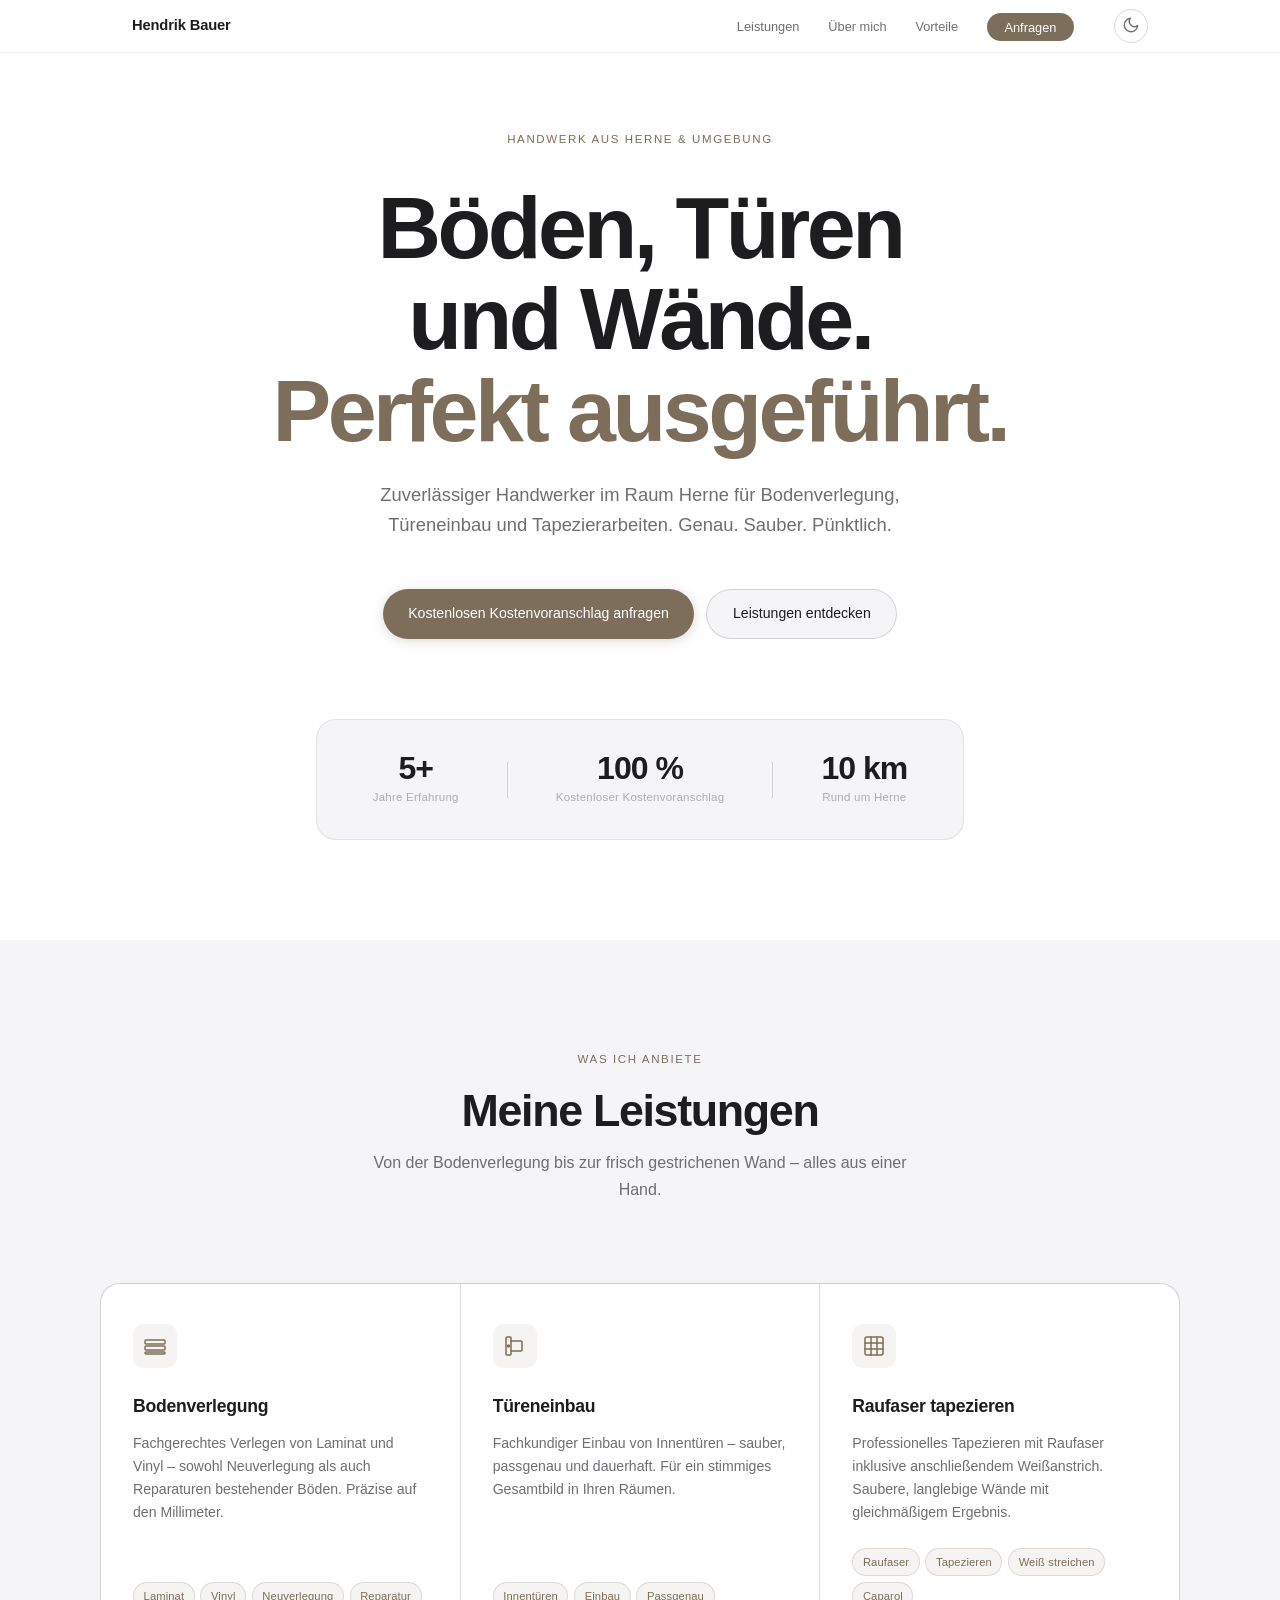
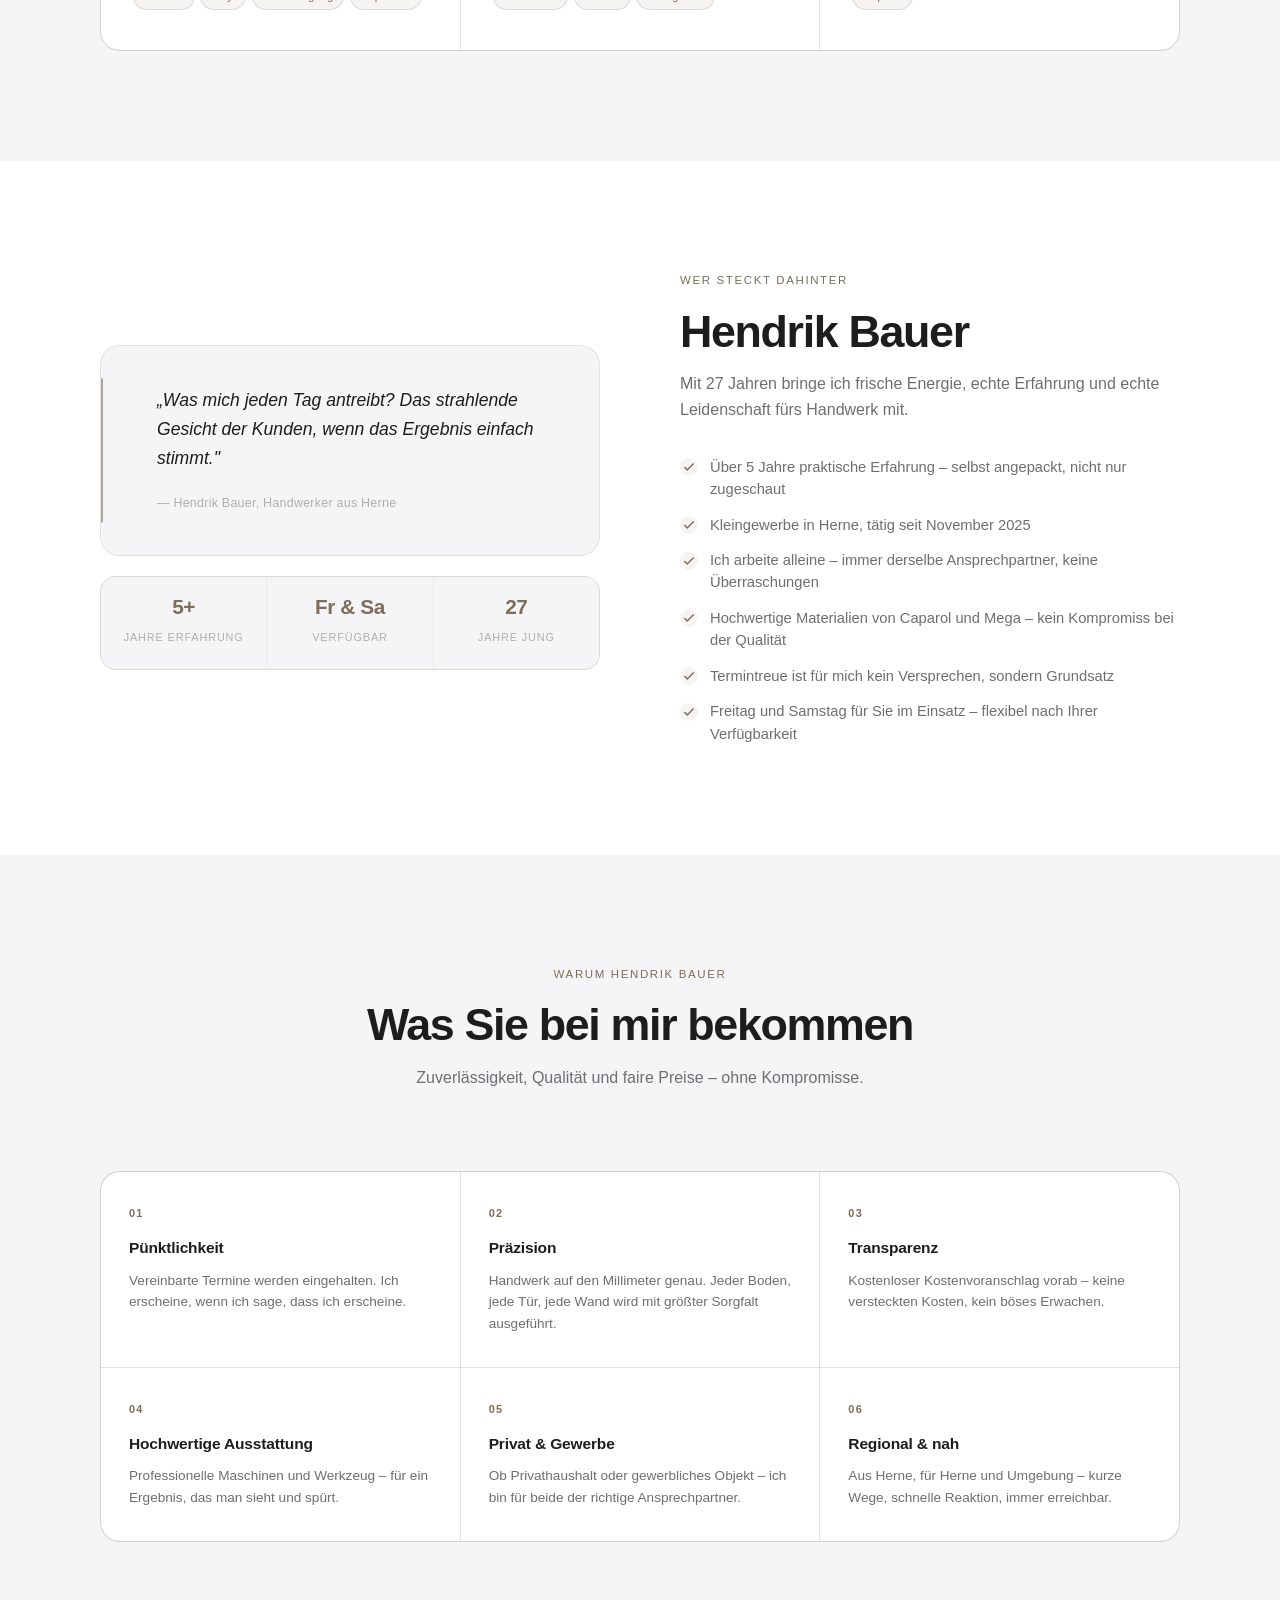
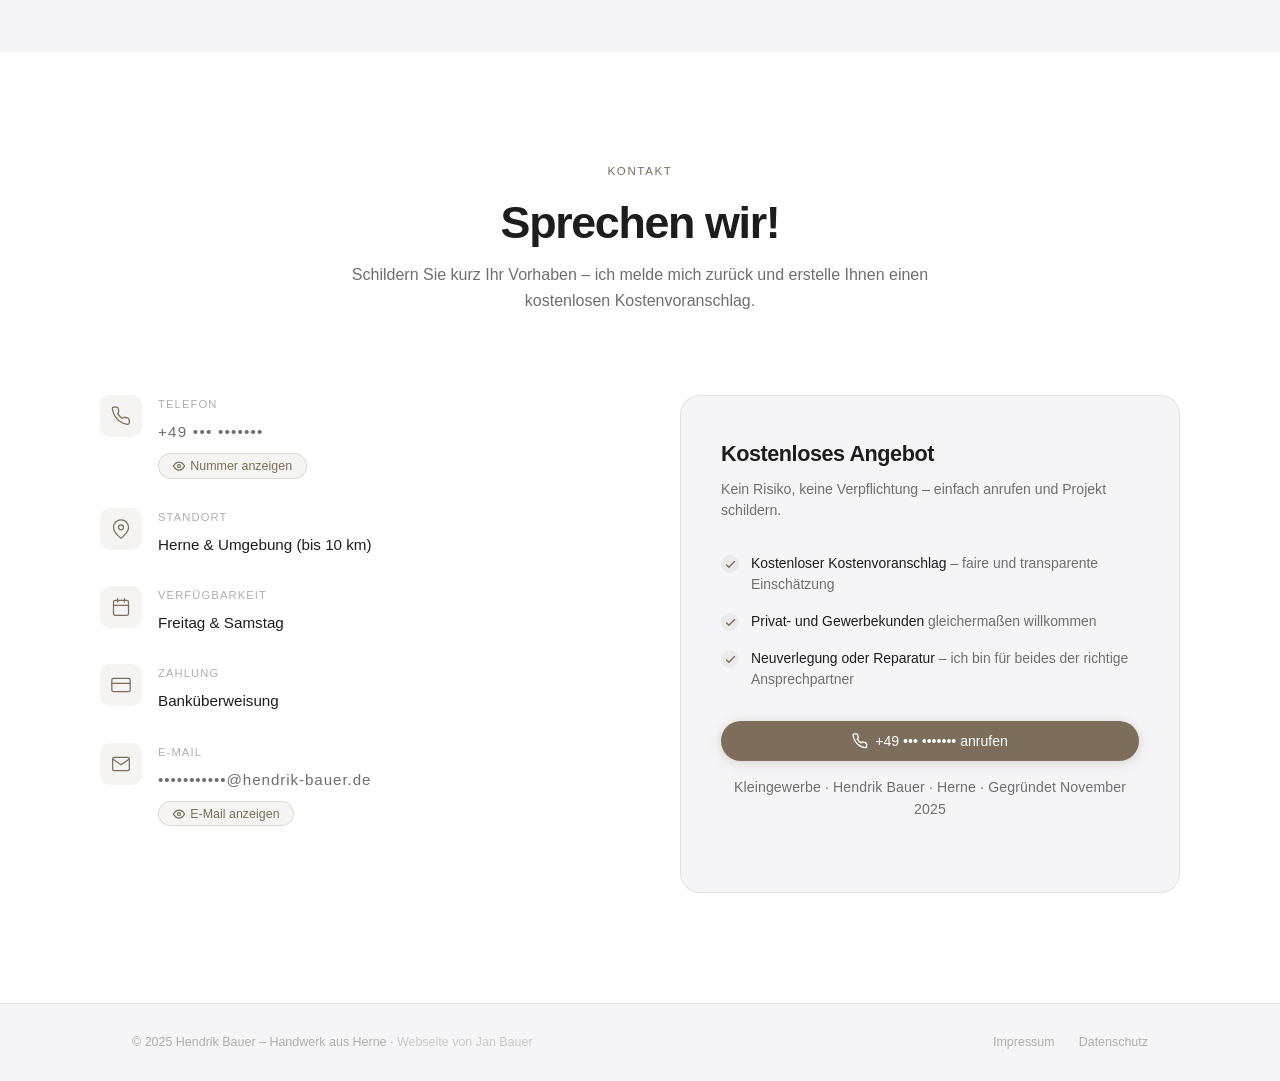
==== index.html @ 9d93a9a3 "Final commit" ====
<!DOCTYPE html>
<html lang="de" data-theme="light">
<head>
  <meta charset="UTF-8">
  <meta name="viewport" content="width=device-width, initial-scale=1.0">
  <title>Hendrik Bauer – Handwerk aus Herne</title>
  <link rel="stylesheet" href="styles.css">
  <script src="https://challenges.cloudflare.com/turnstile/v0/api.js?render=explicit" defer></script>
</head>
<body>

  <!-- NAVIGATION -->
  <nav class="nav" id="nav">
    <div class="nav-inner">
      <a href="#" class="nav-logo">Hendrik Bauer</a>
      <ul class="nav-links">
        <li><a href="#leistungen">Leistungen</a></li>
        <li><a href="#ueber">Über mich</a></li>
        <li><a href="#vorteile">Vorteile</a></li>
        <li><a href="#kontakt" class="nav-cta">Anfragen</a></li>
      </ul>
      <button class="theme-toggle" id="themeToggle" aria-label="Farbschema wechseln">
        <span class="icon-sun">
          <svg width="18" height="18" viewBox="0 0 24 24" fill="none" stroke="currentColor" stroke-width="1.8" stroke-linecap="round" stroke-linejoin="round">
            <circle cx="12" cy="12" r="5"/><line x1="12" y1="1" x2="12" y2="3"/><line x1="12" y1="21" x2="12" y2="23"/>
            <line x1="4.22" y1="4.22" x2="5.64" y2="5.64"/><line x1="18.36" y1="18.36" x2="19.78" y2="19.78"/>
            <line x1="1" y1="12" x2="3" y2="12"/><line x1="21" y1="12" x2="23" y2="12"/>
            <line x1="4.22" y1="19.78" x2="5.64" y2="18.36"/><line x1="18.36" y1="5.64" x2="19.78" y2="4.22"/>
          </svg>
        </span>
        <span class="icon-moon">
          <svg width="18" height="18" viewBox="0 0 24 24" fill="none" stroke="currentColor" stroke-width="1.8" stroke-linecap="round" stroke-linejoin="round">
            <path d="M21 12.79A9 9 0 1 1 11.21 3 7 7 0 0 0 21 12.79z"/>
          </svg>
        </span>
      </button>
    </div>
  </nav>

  <!-- HERO -->
  <section class="hero" id="hero">
    <div class="hero-eyebrow">Handwerk aus Herne &amp; Umgebung</div>
    <h1 class="hero-headline">
      Böden, Türen<br>und Wände.<br>
      <span class="accent">Perfekt ausgeführt.</span>
    </h1>
    <p class="hero-sub">
      Zuverlässiger Handwerker im Raum Herne für Bodenverlegung,<br class="break-md">
      Türeneinbau und Tapezierarbeiten. Genau. Sauber. Pünktlich.
    </p>
    <div class="hero-actions">
      <a href="#kontakt" class="btn btn-primary">Kostenlosen Kostenvoranschlag anfragen</a>
      <a href="#leistungen" class="btn btn-ghost">Leistungen entdecken</a>
    </div>
    <div class="hero-stats">
      <div class="stat">
        <strong>5+</strong>
        <span>Jahre Erfahrung</span>
      </div>
      <div class="stat-divider"></div>
      <div class="stat">
        <strong>100 %</strong>
        <span>Kostenloser Kostenvoranschlag</span>
      </div>
      <div class="stat-divider"></div>
      <div class="stat">
        <strong>10 km</strong>
        <span>Rund um Herne</span>
      </div>
    </div>
  </section>

  <!-- LEISTUNGEN -->
  <section class="section section-alt" id="leistungen">
    <div class="container">
      <div class="section-header">
        <p class="section-eyebrow">Was ich anbiete</p>
        <h2>Meine Leistungen</h2>
        <p class="section-sub">Von der Bodenverlegung bis zur frisch gestrichenen Wand – alles aus einer Hand.</p>
      </div>
      <div class="cards-grid">

        <div class="card">
          <div class="card-icon">
            <svg width="24" height="24" viewBox="0 0 24 24" fill="none" stroke="currentColor" stroke-width="1.5" stroke-linecap="round" stroke-linejoin="round">
              <rect x="2" y="6" width="20" height="4" rx="1"/><rect x="2" y="12" width="20" height="4" rx="1"/><rect x="2" y="18" width="20" height="2" rx="1"/>
            </svg>
          </div>
          <h3>Bodenverlegung</h3>
          <p>Fachgerechtes Verlegen von Laminat und Vinyl – sowohl Neuverlegung als auch Reparaturen bestehender Böden. Präzise auf den Millimeter.</p>
          <div class="tags">
            <span class="tag">Laminat</span>
            <span class="tag">Vinyl</span>
            <span class="tag">Neuverlegung</span>
            <span class="tag">Reparatur</span>
          </div>
        </div>

        <div class="card">
          <div class="card-icon">
            <svg width="24" height="24" viewBox="0 0 24 24" fill="none" stroke="currentColor" stroke-width="1.5" stroke-linecap="round" stroke-linejoin="round">
              <rect x="3" y="3" width="5" height="18" rx="1"/><path d="M8 7h10a1 1 0 0 1 1 1v8a1 1 0 0 1-1 1H8"/><circle cx="5.5" cy="12" r="1"/>
            </svg>
          </div>
          <h3>Türeneinbau</h3>
          <p>Fachkundiger Einbau von Innentüren – sauber, passgenau und dauerhaft. Für ein stimmiges Gesamtbild in Ihren Räumen.</p>
          <div class="tags">
            <span class="tag">Innentüren</span>
            <span class="tag">Einbau</span>
            <span class="tag">Passgenau</span>
          </div>
        </div>

        <div class="card">
          <div class="card-icon">
            <svg width="24" height="24" viewBox="0 0 24 24" fill="none" stroke="currentColor" stroke-width="1.5" stroke-linecap="round" stroke-linejoin="round">
              <rect x="3" y="3" width="18" height="18" rx="2"/><line x1="3" y1="9" x2="21" y2="9"/><line x1="3" y1="15" x2="21" y2="15"/><line x1="9" y1="3" x2="9" y2="21"/><line x1="15" y1="3" x2="15" y2="21"/>
            </svg>
          </div>
          <h3>Raufaser tapezieren</h3>
          <p>Professionelles Tapezieren mit Raufaser inklusive anschließendem Weißanstrich. Saubere, langlebige Wände mit gleichmäßigem Ergebnis.</p>
          <div class="tags">
            <span class="tag">Raufaser</span>
            <span class="tag">Tapezieren</span>
            <span class="tag">Weiß streichen</span>
            <span class="tag">Caparol</span>
          </div>
        </div>

      </div>
    </div>
  </section>

  <!-- ÜBER MICH -->
  <section class="section" id="ueber">
    <div class="container">
      <div class="split">
        <div class="split-visual">
          <div class="quote-card">
            <p class="quote-text">„Was mich jeden Tag antreibt? Das strahlende Gesicht der Kunden, wenn das Ergebnis einfach stimmt."</p>
            <div class="quote-author">— Hendrik Bauer, Handwerker aus Herne</div>
          </div>
          <div class="mini-stats">
            <div class="mini-stat">
              <strong>5+</strong>
              <span>Jahre Erfahrung</span>
            </div>
            <div class="mini-stat">
              <strong>Fr &amp; Sa</strong>
              <span>Verfügbar</span>
            </div>
            <div class="mini-stat">
              <strong>27</strong>
              <span>Jahre jung</span>
            </div>
          </div>
        </div>
        <div class="split-content">
          <p class="section-eyebrow">Wer steckt dahinter</p>
          <h2>Hendrik Bauer</h2>
          <p class="section-sub">Mit 27 Jahren bringe ich frische Energie, echte Erfahrung und echte Leidenschaft fürs Handwerk mit.</p>
          <ul class="feature-list">
            <li>
              <span class="check-icon">
                <svg width="14" height="14" viewBox="0 0 24 24" fill="none" stroke="currentColor" stroke-width="2.5"><polyline points="20 6 9 17 4 12"/></svg>
              </span>
              Über 5 Jahre praktische Erfahrung – selbst angepackt, nicht nur zugeschaut
            </li>
            <li>
              <span class="check-icon">
                <svg width="14" height="14" viewBox="0 0 24 24" fill="none" stroke="currentColor" stroke-width="2.5"><polyline points="20 6 9 17 4 12"/></svg>
              </span>
              Kleingewerbe in Herne, tätig seit November 2025
            </li>
            <li>
              <span class="check-icon">
                <svg width="14" height="14" viewBox="0 0 24 24" fill="none" stroke="currentColor" stroke-width="2.5"><polyline points="20 6 9 17 4 12"/></svg>
              </span>
              Ich arbeite alleine – immer derselbe Ansprechpartner, keine Überraschungen
            </li>
            <li>
              <span class="check-icon">
                <svg width="14" height="14" viewBox="0 0 24 24" fill="none" stroke="currentColor" stroke-width="2.5"><polyline points="20 6 9 17 4 12"/></svg>
              </span>
              Hochwertige Materialien von Caparol und Mega – kein Kompromiss bei der Qualität
            </li>
            <li>
              <span class="check-icon">
                <svg width="14" height="14" viewBox="0 0 24 24" fill="none" stroke="currentColor" stroke-width="2.5"><polyline points="20 6 9 17 4 12"/></svg>
              </span>
              Termintreue ist für mich kein Versprechen, sondern Grundsatz
            </li>
            <li>
              <span class="check-icon">
                <svg width="14" height="14" viewBox="0 0 24 24" fill="none" stroke="currentColor" stroke-width="2.5"><polyline points="20 6 9 17 4 12"/></svg>
              </span>
              Freitag und Samstag für Sie im Einsatz – flexibel nach Ihrer Verfügbarkeit
            </li>
          </ul>
        </div>
      </div>
    </div>
  </section>

  <!-- VORTEILE -->
  <section class="section section-alt" id="vorteile">
    <div class="container">
      <div class="section-header">
        <p class="section-eyebrow">Warum Hendrik Bauer</p>
        <h2>Was Sie bei mir bekommen</h2>
        <p class="section-sub">Zuverlässigkeit, Qualität und faire Preise – ohne Kompromisse.</p>
      </div>
      <div class="benefits-grid">
        <div class="benefit">
          <span class="benefit-num">01</span>
          <h3>Pünktlichkeit</h3>
          <p>Vereinbarte Termine werden eingehalten. Ich erscheine, wenn ich sage, dass ich erscheine.</p>
        </div>
        <div class="benefit">
          <span class="benefit-num">02</span>
          <h3>Präzision</h3>
          <p>Handwerk auf den Millimeter genau. Jeder Boden, jede Tür, jede Wand wird mit größter Sorgfalt ausgeführt.</p>
        </div>
        <div class="benefit">
          <span class="benefit-num">03</span>
          <h3>Transparenz</h3>
          <p>Kostenloser Kostenvoranschlag vorab – keine versteckten Kosten, kein böses Erwachen.</p>
        </div>
        <div class="benefit">
          <span class="benefit-num">04</span>
          <h3>Hochwertige Ausstattung</h3>
          <p>Professionelle Maschinen und Werkzeug – für ein Ergebnis, das man sieht und spürt.</p>
        </div>
        <div class="benefit">
          <span class="benefit-num">05</span>
          <h3>Privat &amp; Gewerbe</h3>
          <p>Ob Privathaushalt oder gewerbliches Objekt – ich bin für beide der richtige Ansprechpartner.</p>
        </div>
        <div class="benefit">
          <span class="benefit-num">06</span>
          <h3>Regional &amp; nah</h3>
          <p>Aus Herne, für Herne und Umgebung – kurze Wege, schnelle Reaktion, immer erreichbar.</p>
        </div>
      </div>
    </div>
  </section>

  <!-- KONTAKT -->
  <section class="section" id="kontakt">
    <div class="container">
      <div class="section-header">
        <p class="section-eyebrow">Kontakt</p>
        <h2>Sprechen wir!</h2>
        <p class="section-sub">Schildern Sie kurz Ihr Vorhaben – ich melde mich zurück und erstelle Ihnen einen kostenlosen Kostenvoranschlag.</p>
      </div>
      <div class="contact-grid">

        <div class="contact-info">
          <div class="contact-item">
            <div class="contact-icon">
              <svg width="20" height="20" viewBox="0 0 24 24" fill="none" stroke="currentColor" stroke-width="1.5" stroke-linecap="round" stroke-linejoin="round">
                <path d="M22 16.92v3a2 2 0 0 1-2.18 2 19.79 19.79 0 0 1-8.63-3.07A19.5 19.5 0 0 1 4.69 12a19.79 19.79 0 0 1-3.07-8.67A2 2 0 0 1 3.6 1.23h3a2 2 0 0 1 2 1.72c.127.96.361 1.903.7 2.81a2 2 0 0 1-.45 2.11L7.91 8.91a16 16 0 0 0 6 6l.91-.91a2 2 0 0 1 2.11-.45c.907.339 1.85.573 2.81.7a2 2 0 0 1 1.72 2.02z"/>
              </svg>
            </div>
            <div>
              <strong>Telefon</strong>
              <div id="phoneDisplay">
                <span style="font-size:0.95rem;color:var(--text-secondary);letter-spacing:0.08em;">
                  +49 ••• •••••••
                </span>
              </div>
              <button id="revealBtn" style="
                margin-top:0.5rem;
                display:inline-flex;
                align-items:center;
                gap:0.35rem;
                font-size:0.78rem;
                font-weight:500;
                color:var(--accent);
                background:var(--accent-subtle);
                border:1px solid var(--accent-border);
                border-radius:980px;
                padding:0.3rem 0.85rem;
                cursor:pointer;
                transition:background 0.2s;
              ">
                <svg width="12" height="12" viewBox="0 0 24 24" fill="none" stroke="currentColor" stroke-width="2.5"><path d="M1 12s4-8 11-8 11 8 11 8-4 8-11 8-11-8-11-8z"/><circle cx="12" cy="12" r="3"/></svg>
                Nummer anzeigen
              </button>
              <div id="turnstileWrapper" style="display:none; margin-top:0.75rem;">
                <div id="turnstileWidget"></div>
              </div>
            </div>
          </div>
          <div class="contact-item">
            <div class="contact-icon">
              <svg width="20" height="20" viewBox="0 0 24 24" fill="none" stroke="currentColor" stroke-width="1.5" stroke-linecap="round" stroke-linejoin="round">
                <path d="M21 10c0 7-9 13-9 13s-9-6-9-13a9 9 0 0 1 18 0z"/><circle cx="12" cy="10" r="3"/>
              </svg>
            </div>
            <div>
              <strong>Standort</strong>
              <span>Herne &amp; Umgebung (bis 10 km)</span>
            </div>
          </div>
          <div class="contact-item">
            <div class="contact-icon">
              <svg width="20" height="20" viewBox="0 0 24 24" fill="none" stroke="currentColor" stroke-width="1.5" stroke-linecap="round" stroke-linejoin="round">
                <rect x="3" y="4" width="18" height="18" rx="2"/><line x1="16" y1="2" x2="16" y2="6"/><line x1="8" y1="2" x2="8" y2="6"/><line x1="3" y1="10" x2="21" y2="10"/>
              </svg>
            </div>
            <div>
              <strong>Verfügbarkeit</strong>
              <span>Freitag &amp; Samstag</span>
            </div>
          </div>
          <div class="contact-item">
            <div class="contact-icon">
              <svg width="20" height="20" viewBox="0 0 24 24" fill="none" stroke="currentColor" stroke-width="1.5" stroke-linecap="round" stroke-linejoin="round">
                <rect x="1" y="4" width="22" height="16" rx="2"/><line x1="1" y1="10" x2="23" y2="10"/>
              </svg>
            </div>
            <div>
              <strong>Zahlung</strong>
              <span>Banküberweisung</span>
            </div>
          </div>

          <div class="contact-item">
            <div class="contact-icon">
              <svg width="20" height="20" viewBox="0 0 24 24" fill="none" stroke="currentColor" stroke-width="1.5" stroke-linecap="round" stroke-linejoin="round">
                <path d="M4 4h16c1.1 0 2 .9 2 2v12c0 1.1-.9 2-2 2H4c-1.1 0-2-.9-2-2V6c0-1.1.9-2 2-2z"/><polyline points="22,6 12,13 2,6"/>
              </svg>
            </div>
            <div>
              <strong>E-Mail</strong>
              <div id="emailDisplay">
                <span style="font-size:0.95rem;color:var(--text-secondary);letter-spacing:0.06em;">
                  •••••••••••@hendrik-bauer.de
                </span>
              </div>
              <button id="emailRevealBtn" style="
                margin-top:0.5rem;
                display:inline-flex;
                align-items:center;
                gap:0.35rem;
                font-size:0.78rem;
                font-weight:500;
                color:var(--accent);
                background:var(--accent-subtle);
                border:1px solid var(--accent-border);
                border-radius:980px;
                padding:0.3rem 0.85rem;
                cursor:pointer;
                transition:background 0.2s;
              ">
                <svg width="12" height="12" viewBox="0 0 24 24" fill="none" stroke="currentColor" stroke-width="2.5"><path d="M1 12s4-8 11-8 11 8 11 8-4 8-11 8-11-8-11-8z"/><circle cx="12" cy="12" r="3"/></svg>
                E-Mail anzeigen
              </button>
              <div id="emailTurnstileWrapper" style="display:none; margin-top:0.75rem;">
                <div id="emailTurnstileWidget"></div>
              </div>
            </div>
          </div>
        </div>

        <div class="offer-card">
          <h3>Kostenloses Angebot</h3>
          <p>Kein Risiko, keine Verpflichtung – einfach anrufen und Projekt schildern.</p>
          <ul class="offer-list">
            <li>
              <span class="check-icon">
                <svg width="13" height="13" viewBox="0 0 24 24" fill="none" stroke="currentColor" stroke-width="2.5"><polyline points="20 6 9 17 4 12"/></svg>
              </span>
              <span><strong>Kostenloser Kostenvoranschlag</strong> – faire und transparente Einschätzung</span>
            </li>
            <li>
              <span class="check-icon">
                <svg width="13" height="13" viewBox="0 0 24 24" fill="none" stroke="currentColor" stroke-width="2.5"><polyline points="20 6 9 17 4 12"/></svg>
              </span>
              <span><strong>Privat- und Gewerbekunden</strong> gleichermaßen willkommen</span>
            </li>
            <li>
              <span class="check-icon">
                <svg width="13" height="13" viewBox="0 0 24 24" fill="none" stroke="currentColor" stroke-width="2.5"><polyline points="20 6 9 17 4 12"/></svg>
              </span>
              <span><strong>Neuverlegung oder Reparatur</strong> – ich bin für beides der richtige Ansprechpartner</span>
            </li>
          </ul>
          <div id="callBtnWrapper">
            <button id="callRevealBtn" class="btn btn-primary btn-full">
              <svg width="16" height="16" viewBox="0 0 24 24" fill="none" stroke="currentColor" stroke-width="2" stroke-linecap="round" stroke-linejoin="round">
                <path d="M22 16.92v3a2 2 0 0 1-2.18 2 19.79 19.79 0 0 1-8.63-3.07A19.5 19.5 0 0 1 4.69 12 19.79 19.79 0 0 1 1.62 3.33A2 2 0 0 1 3.6 1.23h3a2 2 0 0 1 2 1.72c.127.96.361 1.903.7 2.81a2 2 0 0 1-.45 2.11L7.91 8.91a16 16 0 0 0 6 6l.91-.91a2 2 0 0 1 2.11-.45c.907.339 1.85.573 2.81.7a2 2 0 0 1 1.72 2.02z"/>
              </svg>
              +49 ••• ••••••• anrufen
            </button>
          </div>
          <p class="offer-meta">Kleingewerbe · Hendrik Bauer · Herne · Gegründet November 2025</p>
        </div>

      </div>
    </div>
  </section>

  <!-- FOOTER -->
  <footer class="footer">
    <div class="footer-inner">
      <p>© 2025 Hendrik Bauer – Handwerk aus Herne · <a href="https://jan-bauer.de" target="_blank" rel="noopener" style="color:inherit;text-decoration:none;opacity:0.6;transition:opacity 0.2s;" onmouseover="this.style.opacity='1'" onmouseout="this.style.opacity='0.6'">Webseite von Jan Bauer</a></p>
      <div class="footer-links">
        <a href="impressum.html">Impressum</a>
        <a href="datenschutz.html">Datenschutz</a>
      </div>
    </div>
  </footer>

  <script src="script.js"></script>
  <script>
    /* EMAIL REVEAL — inline, unabhängig von script.js */
    (function() {
      var btn     = document.getElementById("emailRevealBtn");
      var display = document.getElementById("emailDisplay");
      var wrapper = document.getElementById("emailTurnstileWrapper");
      var widget  = document.getElementById("emailTurnstileWidget");
      if (!btn) return;

      var rendered = false;

      btn.addEventListener("click", function() {
        btn.style.display = "none";
        wrapper.style.display = "block";
        if (rendered) return;
        rendered = true;
        turnstile.render(widget, {
          sitekey: "0x4AAAAAAC1TDpWNQbR8roof",
          theme: document.documentElement.getAttribute("data-theme") === "dark" ? "dark" : "light",
          callback: function(token) {
            wrapper.innerHTML = "<p style='font-size:0.82rem;color:var(--text-secondary);margin-top:0.5rem;'>Wird geprüft…</p>";
            fetch("https://phone-reveal.jan691425.workers.dev", {
              method: "POST",
              headers: { "Content-Type": "application/json" },
              body: JSON.stringify({ token: token })
            })
            .then(function(r) { return r.json(); })
            .then(function(data) {
              if (data.success && data.email) {
                wrapper.style.display = "none";
                display.innerHTML = "<a href='mailto:" + data.email + "' class='contact-link'>" + data.email + "</a>";
              } else {
                wrapper.innerHTML = "<p style='font-size:0.82rem;color:var(--text-secondary);margin-top:0.5rem;'>Fehler – bitte Seite neu laden.</p>";
              }
            })
            .catch(function() {
              wrapper.innerHTML = "<p style='font-size:0.82rem;color:var(--text-secondary);margin-top:0.5rem;'>Fehler – bitte Seite neu laden.</p>";
            });
          },
          "error-callback": function() {
            wrapper.innerHTML = "<p style='font-size:0.82rem;color:var(--text-secondary);margin-top:0.5rem;'>Fehler – bitte Seite neu laden.</p>";
          }
        });
      });
    })();
  </script>
</body>
</html>
---- styles.css ----
/* ============================================================
   RESET
   ============================================================ */
*, *::before, *::after {
  box-sizing: border-box;
  margin: 0;
  padding: 0;
}

/* ============================================================
   TOKENS — LIGHT (Pure white, near-black, sand accent)
   ============================================================ */
:root {
  --bg-primary:         #ffffff;
  --bg-secondary:       #f5f5f7;
  --bg-tertiary:        #e8e8ed;
  --bg-card:            #ffffff;

  --text-primary:       #1d1d1f;
  --text-secondary:     #6e6e73;
  --text-tertiary:      #aeaeb2;

  --accent:             #7c6e5a;
  --accent-hover:       #6a5e4c;
  --accent-fg:          #ffffff;
  --accent-subtle:      rgba(124, 110, 90, 0.08);
  --accent-border:      rgba(124, 110, 90, 0.2);

  --border:             rgba(0, 0, 0, 0.08);
  --border-strong:      rgba(0, 0, 0, 0.14);

  --nav-bg:             rgba(255, 255, 255, 0.72);
  --nav-border:         rgba(0, 0, 0, 0.06);

  --shadow-sm:          0 1px 4px rgba(0, 0, 0, 0.06);
  --shadow-md:          0 4px 24px rgba(0, 0, 0, 0.07);
  --shadow-lg:          0 12px 48px rgba(0, 0, 0, 0.11);

  --radius-sm:          10px;
  --radius-md:          16px;
  --radius-lg:          20px;
  --radius-pill:        980px;

  --icon-sun:           none;
  --icon-moon:          block;
}

/* ============================================================
   TOKENS — DARK (Anthracite, off-white, warm camel)
   ============================================================ */
[data-theme="dark"] {
  --bg-primary:         #000000;
  --bg-secondary:       #1c1c1e;
  --bg-tertiary:        #2c2c2e;
  --bg-card:            #1c1c1e;

  --text-primary:       #f5f5f7;
  --text-secondary:     #98989d;
  --text-tertiary:      #636366;

  --accent:             #c4a87a;
  --accent-hover:       #d4b88a;
  --accent-fg:          #000000;
  --accent-subtle:      rgba(196, 168, 122, 0.1);
  --accent-border:      rgba(196, 168, 122, 0.2);

  --border:             rgba(255, 255, 255, 0.07);
  --border-strong:      rgba(255, 255, 255, 0.12);

  --nav-bg:             rgba(0, 0, 0, 0.72);
  --nav-border:         rgba(255, 255, 255, 0.06);

  --shadow-sm:          0 1px 4px rgba(0, 0, 0, 0.3);
  --shadow-md:          0 4px 24px rgba(0, 0, 0, 0.4);
  --shadow-lg:          0 12px 48px rgba(0, 0, 0, 0.55);

  --icon-sun:           block;
  --icon-moon:          none;
}

/* ============================================================
   BASE
   ============================================================ */
html {
  scroll-behavior: smooth;
}

body {
  font-family: -apple-system, BlinkMacSystemFont, "SF Pro Display",
               "SF Pro Text", "Helvetica Neue", Arial, sans-serif;
  background-color: var(--bg-primary);
  color: var(--text-primary);
  line-height: 1.7;
  font-size: 16px;
  -webkit-font-smoothing: antialiased;
  -moz-osx-font-smoothing: grayscale;
  transition: background-color 0.3s ease, color 0.3s ease;
}

/* ============================================================
   NAVIGATION
   ============================================================ */
.nav {
  position: fixed;
  top: 0; left: 0; right: 0;
  z-index: 200;
  background: var(--nav-bg);
  backdrop-filter: saturate(180%) blur(20px);
  -webkit-backdrop-filter: saturate(180%) blur(20px);
  border-bottom: 1px solid var(--nav-border);
  transition: background 0.3s, border-color 0.3s;
}

.nav-inner {
  max-width: 1080px;
  margin: 0 auto;
  padding: 0 2rem;
  height: 52px;
  display: flex;
  align-items: center;
  gap: 2rem;
}

.nav-logo {
  font-size: 0.92rem;
  font-weight: 600;
  letter-spacing: -0.01em;
  color: var(--text-primary);
  text-decoration: none;
  white-space: nowrap;
  transition: opacity 0.2s;
}
.nav-logo:hover { opacity: 0.6; }

.nav-links {
  list-style: none;
  display: flex;
  align-items: center;
  gap: 1.8rem;
  margin-left: auto;
}

.nav-links a {
  font-size: 0.8rem;
  color: var(--text-secondary);
  text-decoration: none;
  transition: color 0.2s;
}
.nav-links a:hover { color: var(--text-primary); }

.nav-cta {
  background: var(--accent) !important;
  color: var(--accent-fg) !important;
  padding: 0.42rem 1.1rem !important;
  border-radius: var(--radius-pill) !important;
  font-size: 0.8rem !important;
  font-weight: 500 !important;
  transition: background 0.2s !important;
}
.nav-cta:hover { background: var(--accent-hover) !important; }

.theme-toggle {
  width: 34px;
  height: 34px;
  border-radius: 50%;
  border: 1px solid var(--border-strong);
  background: transparent;
  color: var(--text-secondary);
  cursor: pointer;
  display: flex;
  align-items: center;
  justify-content: center;
  margin-left: 0.5rem;
  flex-shrink: 0;
  transition: background 0.2s, color 0.2s, transform 0.15s;
}
.theme-toggle:hover {
  background: var(--bg-secondary);
  color: var(--text-primary);
  transform: scale(1.07);
}

.icon-sun  { display: var(--icon-sun);  }
.icon-moon { display: var(--icon-moon); }

/* ============================================================
   HERO
   ============================================================ */
.hero {
  min-height: 100vh;
  display: flex;
  flex-direction: column;
  align-items: center;
  justify-content: center;
  text-align: center;
  padding: 130px 2rem 100px;
}

.hero-eyebrow {
  font-size: 0.72rem;
  font-weight: 500;
  letter-spacing: 0.14em;
  text-transform: uppercase;
  color: var(--accent);
  margin-bottom: 2rem;
  opacity: 0;
  animation: fadeUp 0.6s 0.1s ease forwards;
}

.hero-headline {
  font-size: clamp(3rem, 7vw, 5.5rem);
  font-weight: 700;
  letter-spacing: -0.04em;
  line-height: 1.04;
  color: var(--text-primary);
  margin-bottom: 1.5rem;
  max-width: 820px;
  opacity: 0;
  animation: fadeUp 0.7s 0.2s ease forwards;
}

.hero-headline .accent {
  color: var(--accent);
}

.hero-sub {
  font-size: clamp(1rem, 2vw, 1.15rem);
  font-weight: 400;
  color: var(--text-secondary);
  line-height: 1.65;
  max-width: 520px;
  margin-bottom: 3rem;
  opacity: 0;
  animation: fadeUp 0.7s 0.3s ease forwards;
}

.hero-actions {
  display: flex;
  gap: 0.75rem;
  flex-wrap: wrap;
  justify-content: center;
  margin-bottom: 5rem;
  opacity: 0;
  animation: fadeUp 0.7s 0.4s ease forwards;
}

.hero-stats {
  display: flex;
  align-items: center;
  gap: 3rem;
  flex-wrap: wrap;
  justify-content: center;
  padding: 2rem 3.5rem;
  background: var(--bg-secondary);
  border: 1px solid var(--border);
  border-radius: var(--radius-lg);
  opacity: 0;
  animation: fadeUp 0.7s 0.5s ease forwards;
  transition: background 0.3s, border-color 0.3s;
}

.stat {
  display: flex;
  flex-direction: column;
  align-items: center;
  gap: 0.25rem;
}

.stat strong {
  font-size: 2rem;
  font-weight: 700;
  letter-spacing: -0.03em;
  color: var(--text-primary);
  line-height: 1;
}

.stat span {
  font-size: 0.72rem;
  color: var(--text-tertiary);
  letter-spacing: 0.02em;
  white-space: nowrap;
}

.stat-divider {
  width: 1px;
  height: 36px;
  background: var(--border-strong);
}

/* ============================================================
   BUTTONS
   ============================================================ */
.btn {
  display: inline-flex;
  align-items: center;
  gap: 0.45rem;
  padding: 0.75rem 1.6rem;
  border-radius: var(--radius-pill);
  font-size: 0.88rem;
  font-weight: 500;
  text-decoration: none;
  cursor: pointer;
  border: none;
  transition: background 0.2s, color 0.2s, transform 0.15s, box-shadow 0.2s;
  white-space: nowrap;
}
.btn:hover { transform: scale(1.02); }

.btn-primary {
  background: var(--accent);
  color: var(--accent-fg);
  box-shadow: 0 2px 12px rgba(124, 110, 90, 0.25);
}
.btn-primary:hover {
  background: var(--accent-hover);
  box-shadow: 0 4px 24px rgba(124, 110, 90, 0.35);
}

.btn-ghost {
  background: var(--bg-secondary);
  color: var(--text-primary);
  border: 1px solid var(--border-strong);
}
.btn-ghost:hover { background: var(--bg-tertiary); }

.btn-full {
  width: 100%;
  justify-content: center;
}

/* ============================================================
   LAYOUT
   ============================================================ */
.section { padding: 110px 2rem; }

.section-alt {
  background: var(--bg-secondary);
  transition: background 0.3s;
}

.container {
  max-width: 1080px;
  margin: 0 auto;
}

.section-header {
  text-align: center;
  max-width: 580px;
  margin: 0 auto 5rem;
}

.section-eyebrow {
  font-size: 0.72rem;
  font-weight: 500;
  letter-spacing: 0.14em;
  text-transform: uppercase;
  color: var(--accent);
  margin-bottom: 1rem;
}

h2 {
  font-size: clamp(2rem, 4vw, 2.8rem);
  font-weight: 700;
  letter-spacing: -0.03em;
  line-height: 1.08;
  color: var(--text-primary);
  margin-bottom: 1rem;
}

.section-sub {
  font-size: 1rem;
  color: var(--text-secondary);
  line-height: 1.65;
}

/* ============================================================
   LEISTUNGEN — Cards
   ============================================================ */
.cards-grid {
  display: grid;
  grid-template-columns: repeat(auto-fit, minmax(290px, 1fr));
  gap: 1px;
  background: var(--border);
  border: 1px solid var(--border);
  border-radius: var(--radius-lg);
  overflow: hidden;
}

.card {
  background: var(--bg-card);
  padding: 2.5rem 2rem;
  display: flex;
  flex-direction: column;
  gap: 0;
  transition: background 0.2s;
}
.card:hover { background: var(--bg-secondary); }

.card-icon {
  width: 44px;
  height: 44px;
  border-radius: var(--radius-sm);
  background: var(--accent-subtle);
  color: var(--accent);
  display: flex;
  align-items: center;
  justify-content: center;
  margin-bottom: 1.5rem;
  flex-shrink: 0;
  transition: background 0.3s;
}

.card h3 {
  font-size: 1.1rem;
  font-weight: 600;
  letter-spacing: -0.015em;
  color: var(--text-primary);
  margin-bottom: 0.6rem;
}

.card p {
  font-size: 0.88rem;
  color: var(--text-secondary);
  line-height: 1.65;
  flex: 1;
  margin-bottom: 1.5rem;
}

.tags {
  display: flex;
  flex-wrap: wrap;
  gap: 0.35rem;
}

.tag {
  font-size: 0.7rem;
  font-weight: 500;
  padding: 0.22rem 0.6rem;
  border-radius: var(--radius-pill);
  background: var(--accent-subtle);
  color: var(--accent);
  border: 1px solid var(--accent-border);
  letter-spacing: 0.01em;
  transition: background 0.2s;
}

/* ============================================================
   ÜBER MICH — Split
   ============================================================ */
.split {
  display: grid;
  grid-template-columns: 1fr 1fr;
  gap: 5rem;
  align-items: center;
}

.quote-card {
  background: var(--bg-secondary);
  border: 1px solid var(--border);
  border-radius: var(--radius-lg);
  padding: 2.5rem;
  margin-bottom: 1.25rem;
  transition: background 0.3s, border-color 0.3s;
  position: relative;
}

/* Thin left accent line */
.quote-card::before {
  content: '';
  position: absolute;
  left: 0; top: 2rem; bottom: 2rem;
  width: 2px;
  background: var(--accent);
  border-radius: 0 2px 2px 0;
  opacity: 0.6;
}

.quote-text {
  font-size: 1.1rem;
  font-style: italic;
  font-weight: 400;
  color: var(--text-primary);
  line-height: 1.65;
  margin-bottom: 1.25rem;
  padding-left: 1rem;
}

.quote-author {
  font-size: 0.78rem;
  color: var(--text-tertiary);
  letter-spacing: 0.02em;
  padding-left: 1rem;
}

.mini-stats {
  display: grid;
  grid-template-columns: repeat(3, 1fr);
  gap: 1px;
  background: var(--border);
  border: 1px solid var(--border);
  border-radius: var(--radius-md);
  overflow: hidden;
}

.mini-stat {
  background: var(--bg-secondary);
  padding: 1.25rem 1rem;
  text-align: center;
  transition: background 0.2s;
}
.mini-stat:hover { background: var(--bg-tertiary); }

.mini-stat strong {
  display: block;
  font-size: 1.3rem;
  font-weight: 700;
  letter-spacing: -0.02em;
  color: var(--accent);
  line-height: 1;
  margin-bottom: 0.3rem;
}

.mini-stat span {
  font-size: 0.68rem;
  color: var(--text-tertiary);
  text-transform: uppercase;
  letter-spacing: 0.08em;
  font-weight: 500;
}

.feature-list {
  list-style: none;
  display: flex;
  flex-direction: column;
  gap: 0.85rem;
  margin-top: 2rem;
}

.feature-list li {
  display: flex;
  align-items: flex-start;
  gap: 0.75rem;
  font-size: 0.92rem;
  color: var(--text-secondary);
  line-height: 1.5;
}

.check-icon {
  width: 18px;
  height: 18px;
  border-radius: 50%;
  background: var(--accent-subtle);
  color: var(--accent);
  display: flex;
  align-items: center;
  justify-content: center;
  flex-shrink: 0;
  margin-top: 0.15rem;
  transition: background 0.3s;
}

/* ============================================================
   VORTEILE — Benefits
   ============================================================ */
.benefits-grid {
  display: grid;
  grid-template-columns: repeat(3, 1fr);
  gap: 1px;
  background: var(--border);
  border: 1px solid var(--border);
  border-radius: var(--radius-lg);
  overflow: hidden;
}

@media (max-width: 700px) {
  .benefits-grid {
    grid-template-columns: 1fr;
  }
}

@media (min-width: 701px) and (max-width: 900px) {
  .benefits-grid {
    grid-template-columns: repeat(2, 1fr);
  }
}

.benefit {
  background: var(--bg-card);
  padding: 2rem 1.75rem;
  transition: background 0.2s;
}
.benefit:hover { background: var(--bg-secondary); }

.benefit-num {
  display: block;
  font-size: 0.68rem;
  font-weight: 600;
  letter-spacing: 0.12em;
  color: var(--accent);
  margin-bottom: 0.8rem;
  text-transform: uppercase;
}

.benefit h3 {
  font-size: 0.97rem;
  font-weight: 600;
  color: var(--text-primary);
  margin-bottom: 0.5rem;
  letter-spacing: -0.01em;
}

.benefit p {
  font-size: 0.85rem;
  color: var(--text-secondary);
  line-height: 1.6;
}

/* ============================================================
   KONTAKT
   ============================================================ */
.contact-grid {
  display: grid;
  grid-template-columns: 1fr 1fr;
  gap: 5rem;
  align-items: start;
}

.contact-info {
  display: flex;
  flex-direction: column;
  gap: 1.75rem;
}

.contact-item {
  display: flex;
  align-items: flex-start;
  gap: 1rem;
}

.contact-icon {
  width: 42px;
  height: 42px;
  border-radius: var(--radius-sm);
  background: var(--accent-subtle);
  color: var(--accent);
  display: flex;
  align-items: center;
  justify-content: center;
  flex-shrink: 0;
  transition: background 0.3s;
}

.contact-item strong {
  display: block;
  font-size: 0.7rem;
  text-transform: uppercase;
  letter-spacing: 0.1em;
  color: var(--text-tertiary);
  font-weight: 500;
  margin-bottom: 0.25rem;
}

.contact-item span,
.contact-item a {
  font-size: 0.95rem;
  color: var(--text-primary);
}

.contact-link {
  color: var(--accent) !important;
  text-decoration: none;
  font-weight: 500;
  font-size: 1.05rem !important;
  transition: opacity 0.2s;
}
.contact-link:hover { opacity: 0.7; }

.offer-card {
  background: var(--bg-secondary);
  border: 1px solid var(--border);
  border-radius: var(--radius-lg);
  padding: 2.5rem;
  transition: background 0.3s, border-color 0.3s;
}

.offer-card h3 {
  font-size: 1.35rem;
  font-weight: 700;
  letter-spacing: -0.02em;
  color: var(--text-primary);
  margin-bottom: 0.4rem;
}

.offer-card > p {
  font-size: 0.88rem;
  color: var(--text-secondary);
  margin-bottom: 2rem;
  line-height: 1.5;
}

.offer-list {
  list-style: none;
  display: flex;
  flex-direction: column;
  gap: 1rem;
  margin-bottom: 2rem;
}

.offer-list li {
  display: flex;
  align-items: flex-start;
  gap: 0.75rem;
  font-size: 0.87rem;
  color: var(--text-secondary);
  line-height: 1.5;
}

.offer-list strong {
  color: var(--text-primary);
  font-weight: 500;
}

.offer-meta {
  font-size: 0.73rem;
  color: var(--text-tertiary);
  margin-top: 1rem;
  text-align: center;
  letter-spacing: 0.01em;
}

/* ============================================================
   FOOTER
   ============================================================ */
.footer {
  border-top: 1px solid var(--border);
  background: var(--bg-secondary);
  transition: background 0.3s, border-color 0.3s;
}

.footer-inner {
  max-width: 1080px;
  margin: 0 auto;
  padding: 1.75rem 2rem;
  display: flex;
  align-items: center;
  justify-content: space-between;
  flex-wrap: wrap;
  gap: 1rem;
}

.footer p {
  font-size: 0.78rem;
  color: var(--text-tertiary);
}

.footer-links { display: flex; gap: 1.5rem; }

.footer-links a {
  font-size: 0.78rem;
  color: var(--text-tertiary);
  text-decoration: none;
  transition: color 0.2s;
}
.footer-links a:hover { color: var(--text-primary); }

/* ============================================================
   ANIMATIONS
   ============================================================ */
@keyframes fadeUp {
  from { opacity: 0; transform: translateY(18px); }
  to   { opacity: 1; transform: translateY(0); }
}

/* ============================================================
   RESPONSIVE
   ============================================================ */
@media (max-width: 900px) {
  .nav-links { display: none; }
  .split { grid-template-columns: 1fr; gap: 3rem; }
  .contact-grid { grid-template-columns: 1fr; gap: 3rem; }
  .hero { padding: 110px 1.5rem 80px; }
  .section { padding: 80px 1.5rem; }
  .stat-divider { display: none; }
  .hero-stats { gap: 1.5rem; padding: 1.5rem 2rem; }
}

@media (max-width: 600px) {
  .hero-headline { font-size: 2.8rem; }
  .hero-actions { flex-direction: column; align-items: stretch; }
  .btn { justify-content: center; }
  .break-md { display: none; }
}
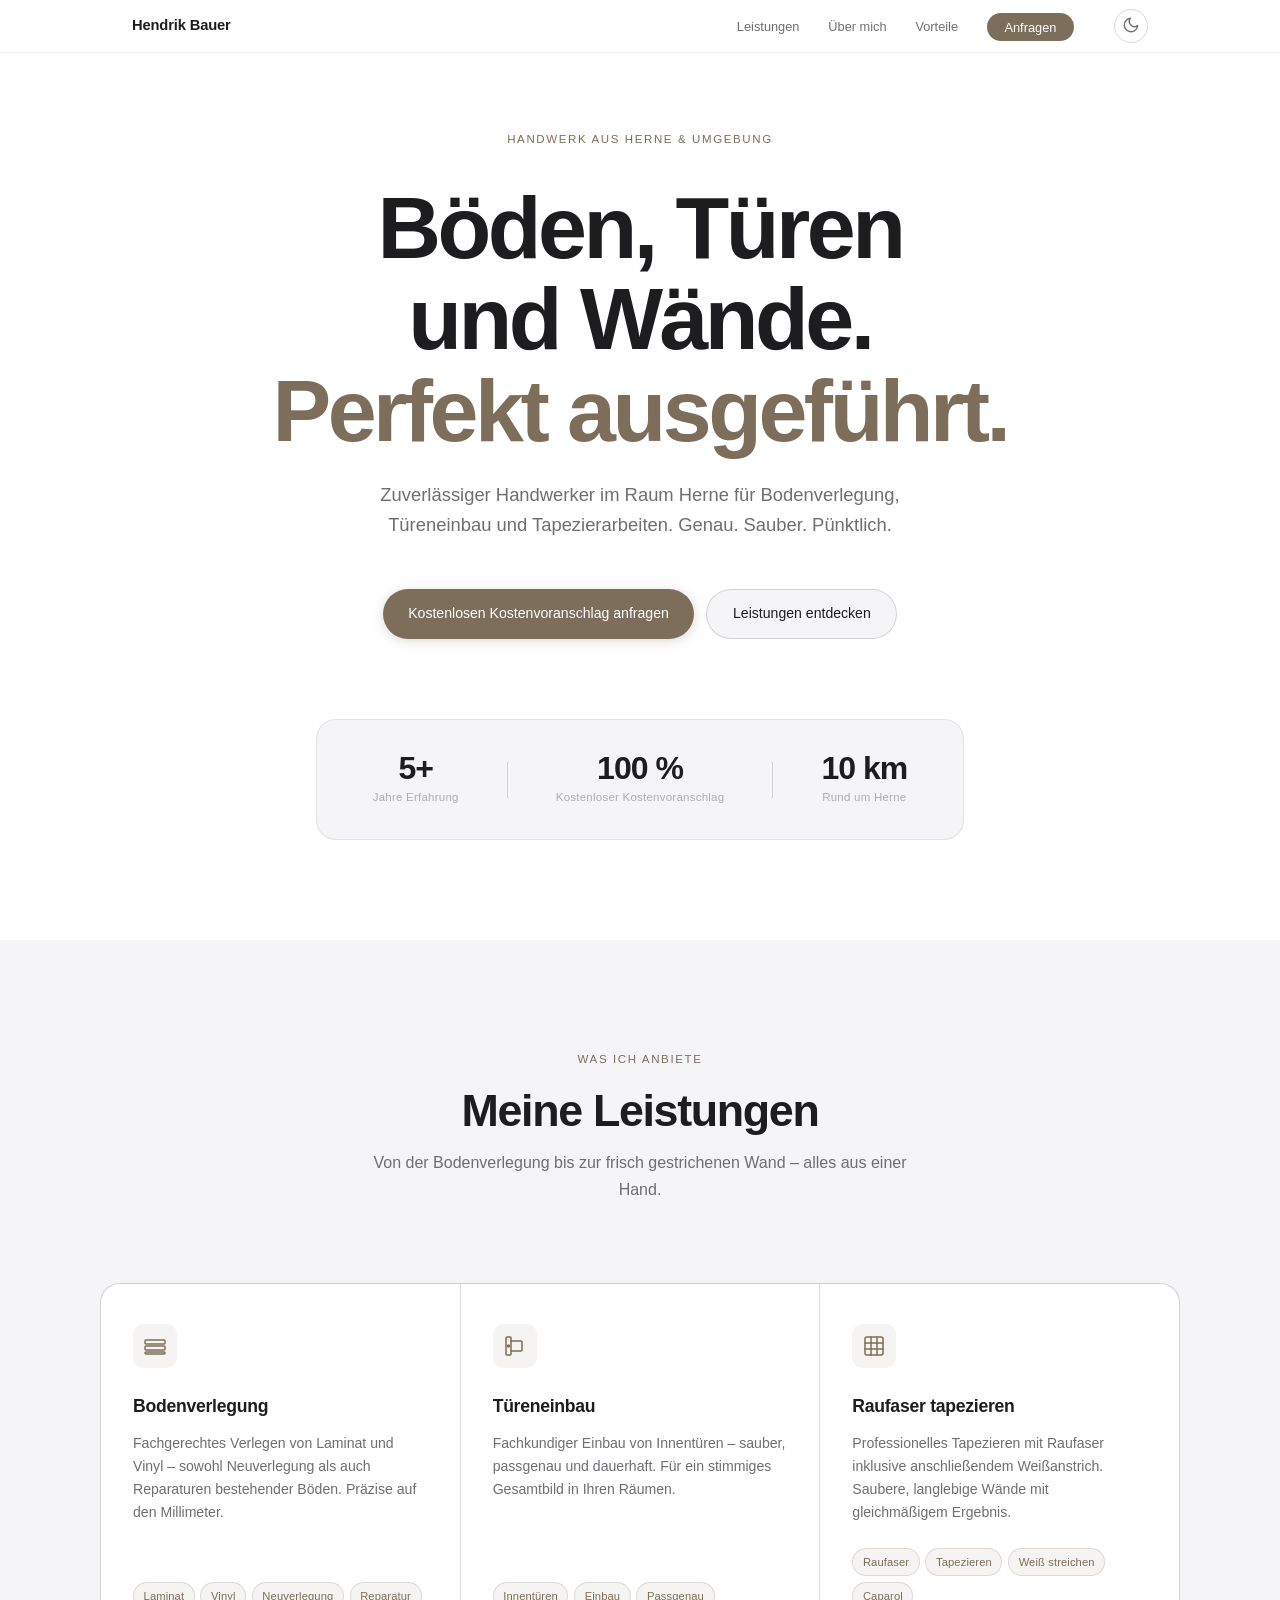
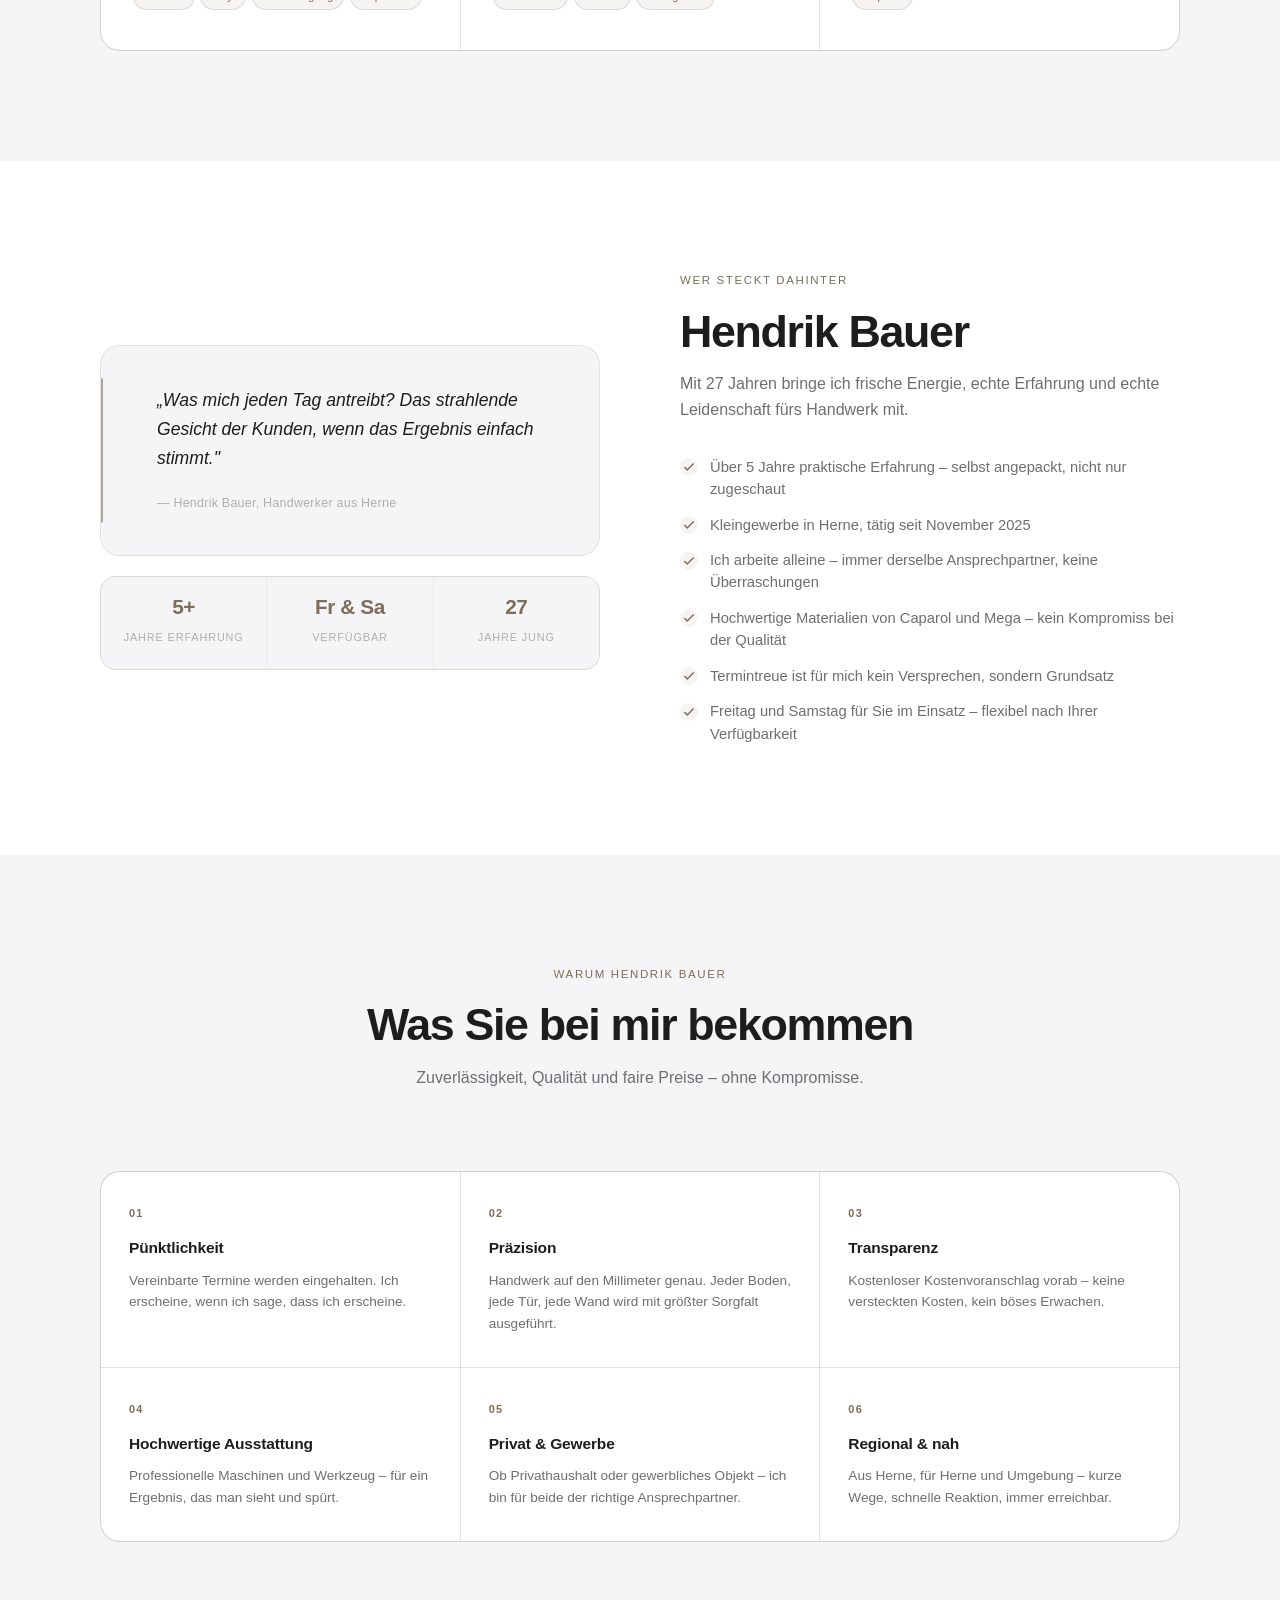
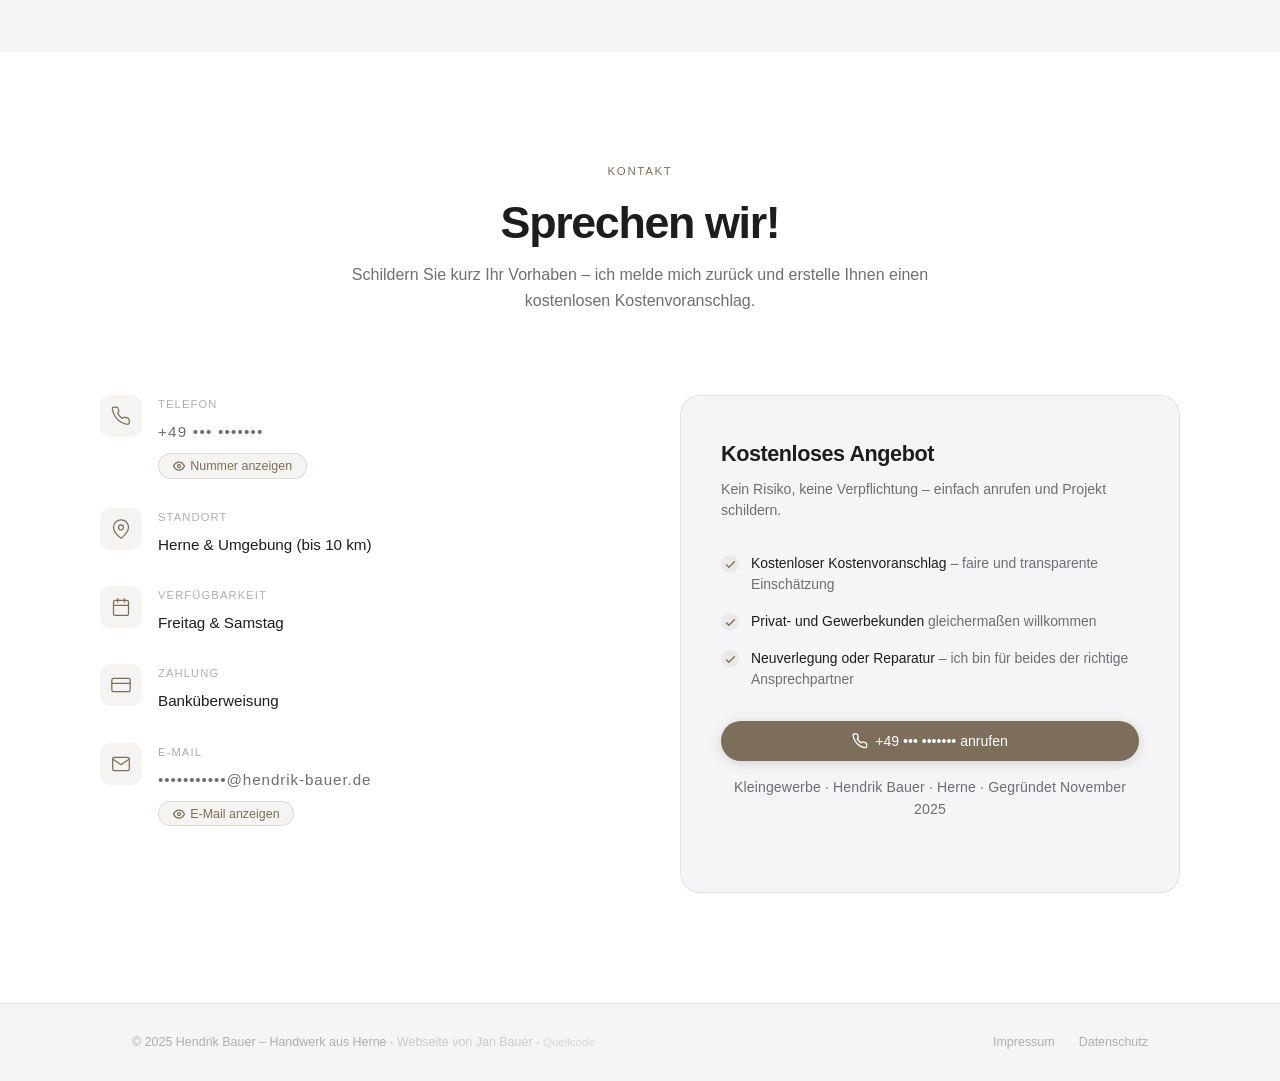
==== commit cc01555f: "Add link to GitHub repository in footer" ====
--- a/index.html
+++ b/index.html
@@ -405,7 +405,7 @@
   <!-- FOOTER -->
   <footer class="footer">
     <div class="footer-inner">
-      <p>© 2025 Hendrik Bauer – Handwerk aus Herne · <a href="https://jan-bauer.de" target="_blank" rel="noopener" style="color:inherit;text-decoration:none;opacity:0.6;transition:opacity 0.2s;" onmouseover="this.style.opacity='1'" onmouseout="this.style.opacity='0.6'">Webseite von Jan Bauer</a></p>
+      <p>© 2025 Hendrik Bauer – Handwerk aus Herne · <a href="https://jan-bauer.de" target="_blank" rel="noopener" style="color:inherit;text-decoration:none;opacity:0.6;transition:opacity 0.2s;" onmouseover="this.style.opacity='1'" onmouseout="this.style.opacity='0.6'">Webseite von Jan Bauer</a> · <a href="https://github.com/jan7172/hendrik-bauer.de" target="_blank" rel="noopener" style="color:inherit;text-decoration:none;opacity:0.4;transition:opacity 0.2s;font-size:0.72rem;" onmouseover="this.style.opacity='0.7'" onmouseout="this.style.opacity='0.4'">Quellcode</a></p>
       <div class="footer-links">
         <a href="impressum.html">Impressum</a>
         <a href="datenschutz.html">Datenschutz</a>
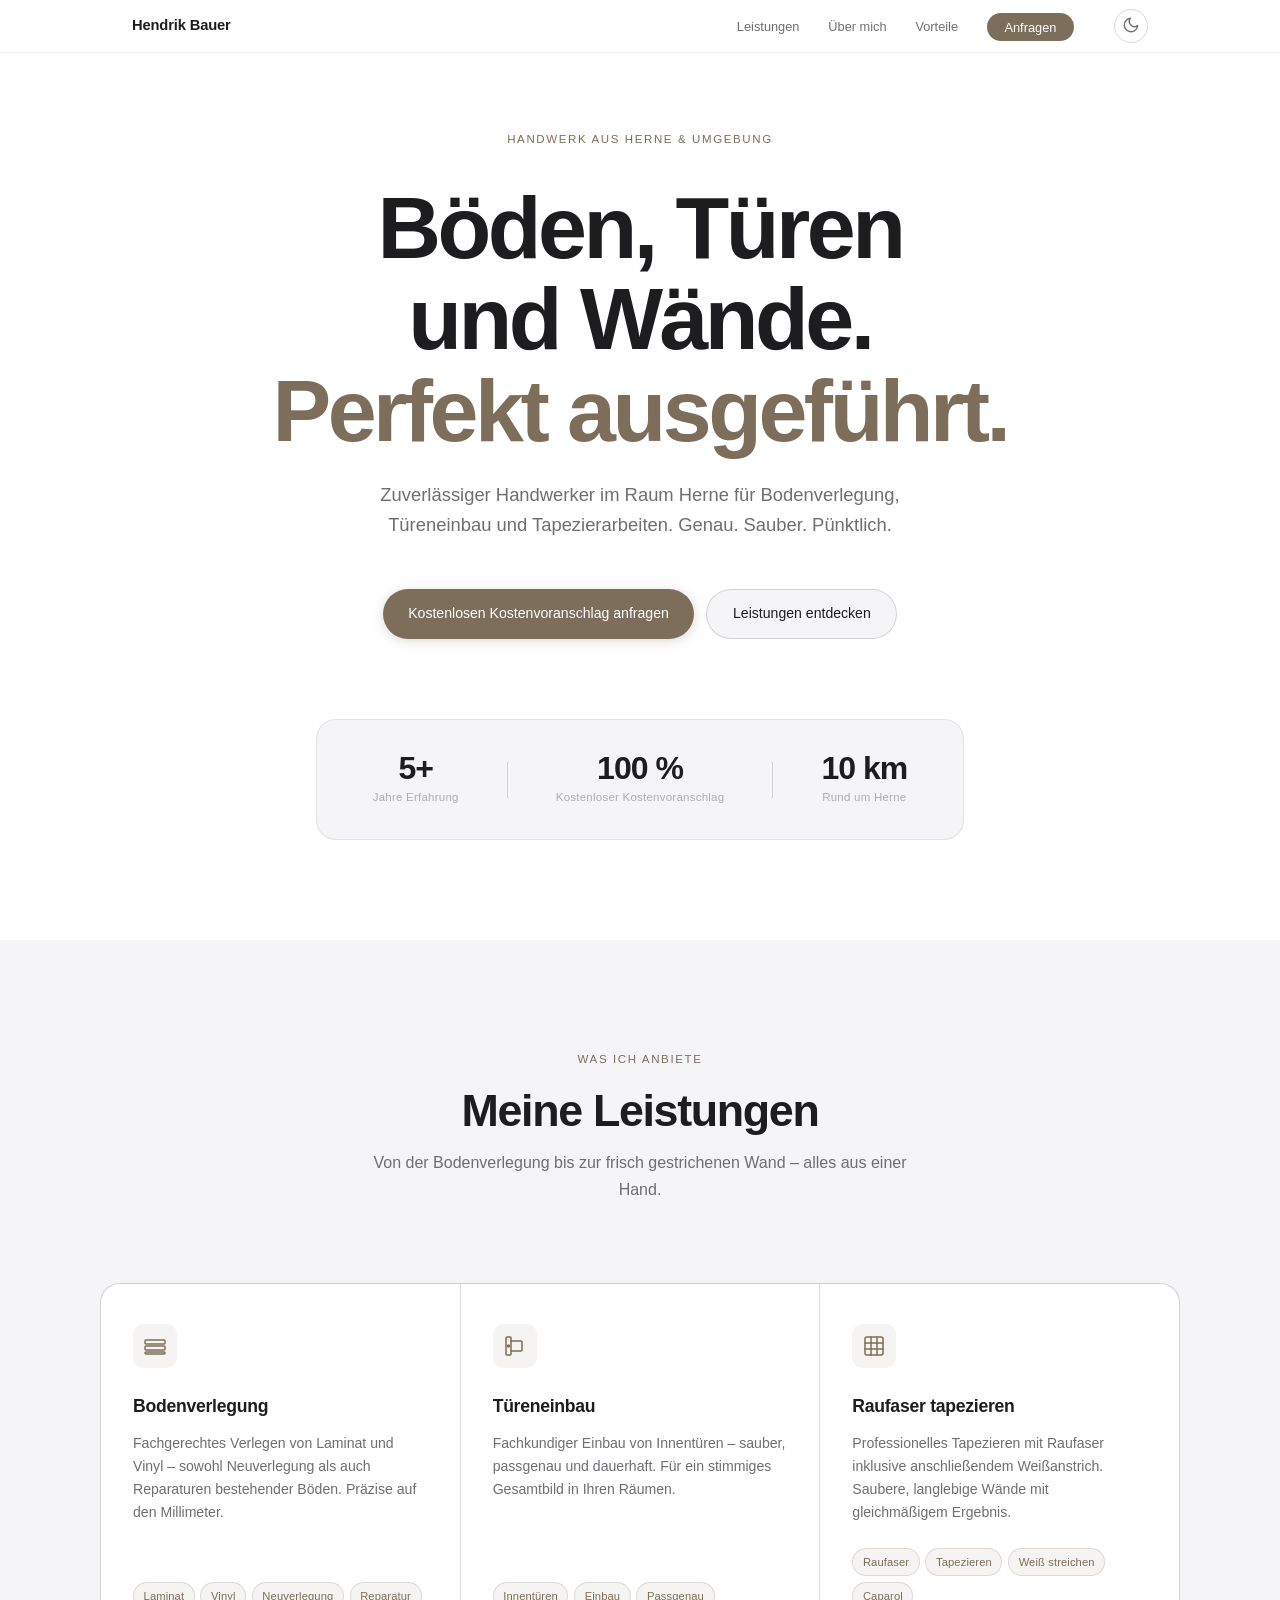
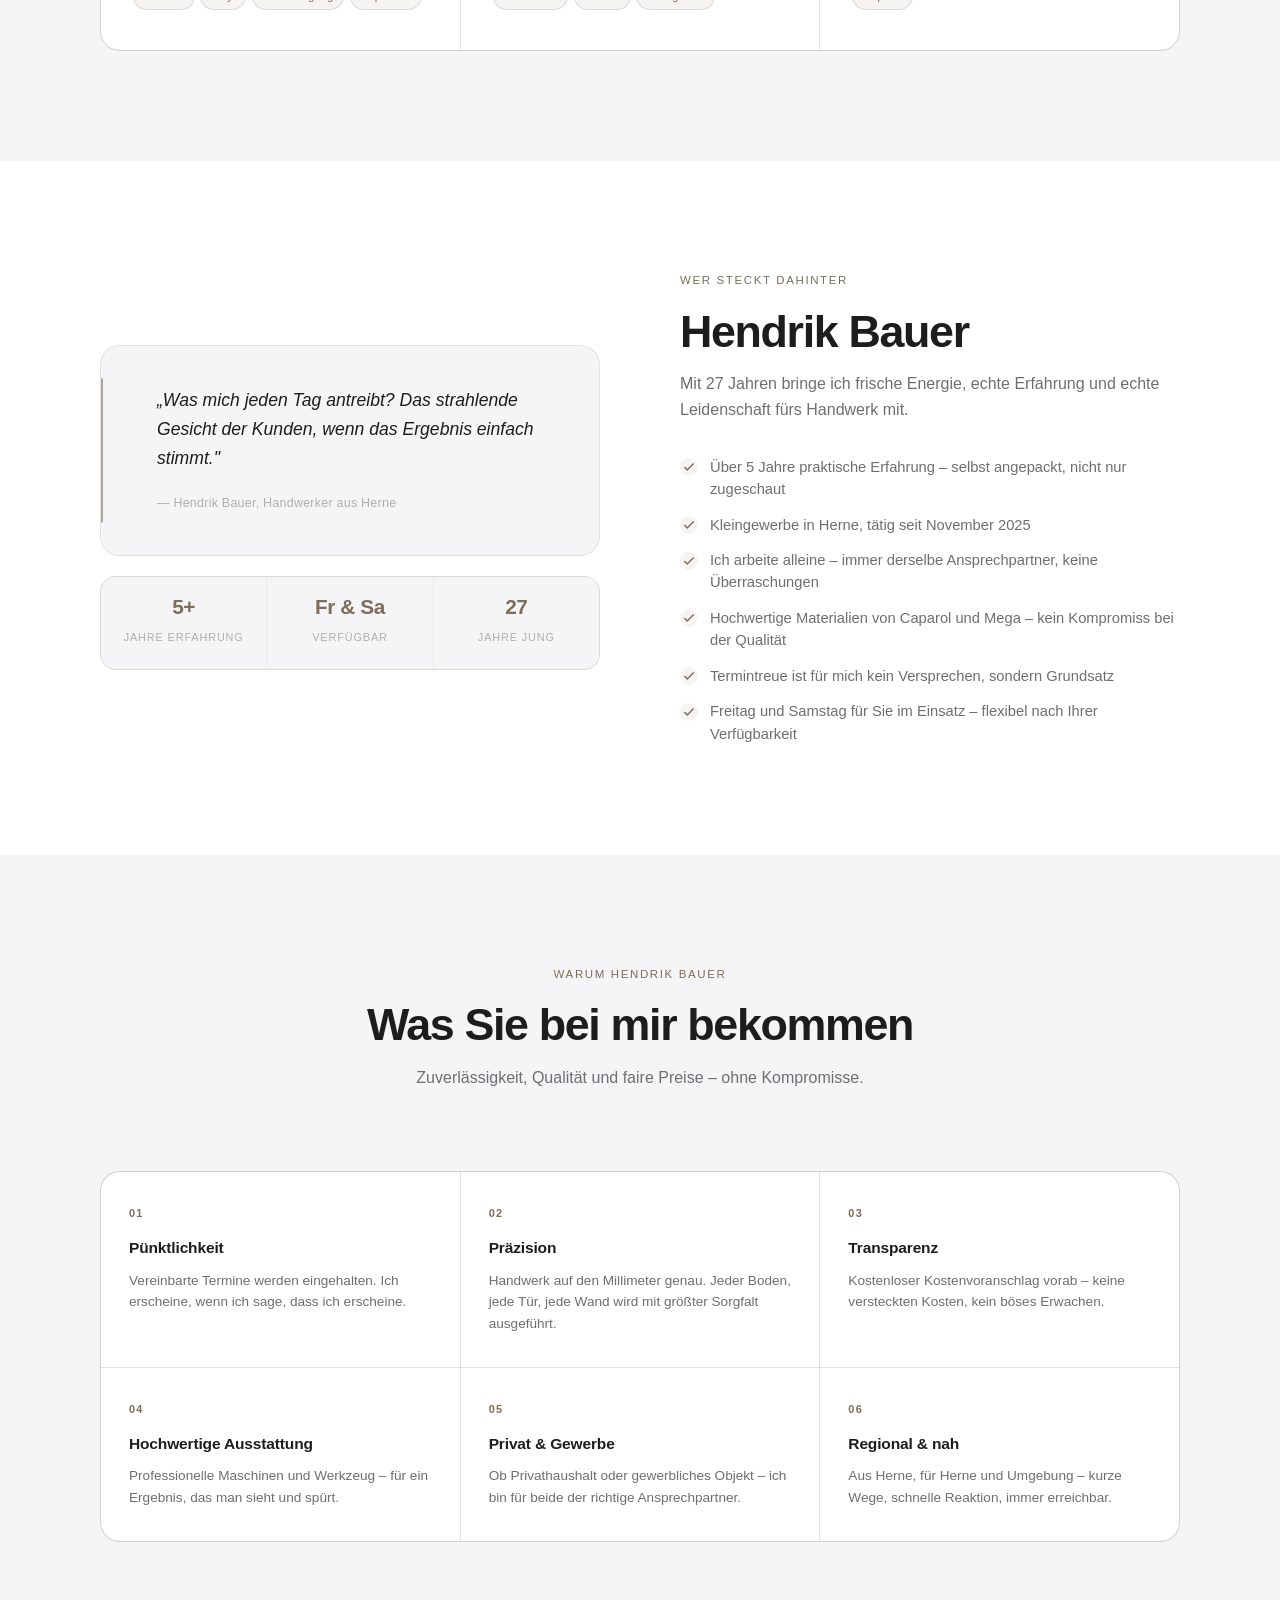
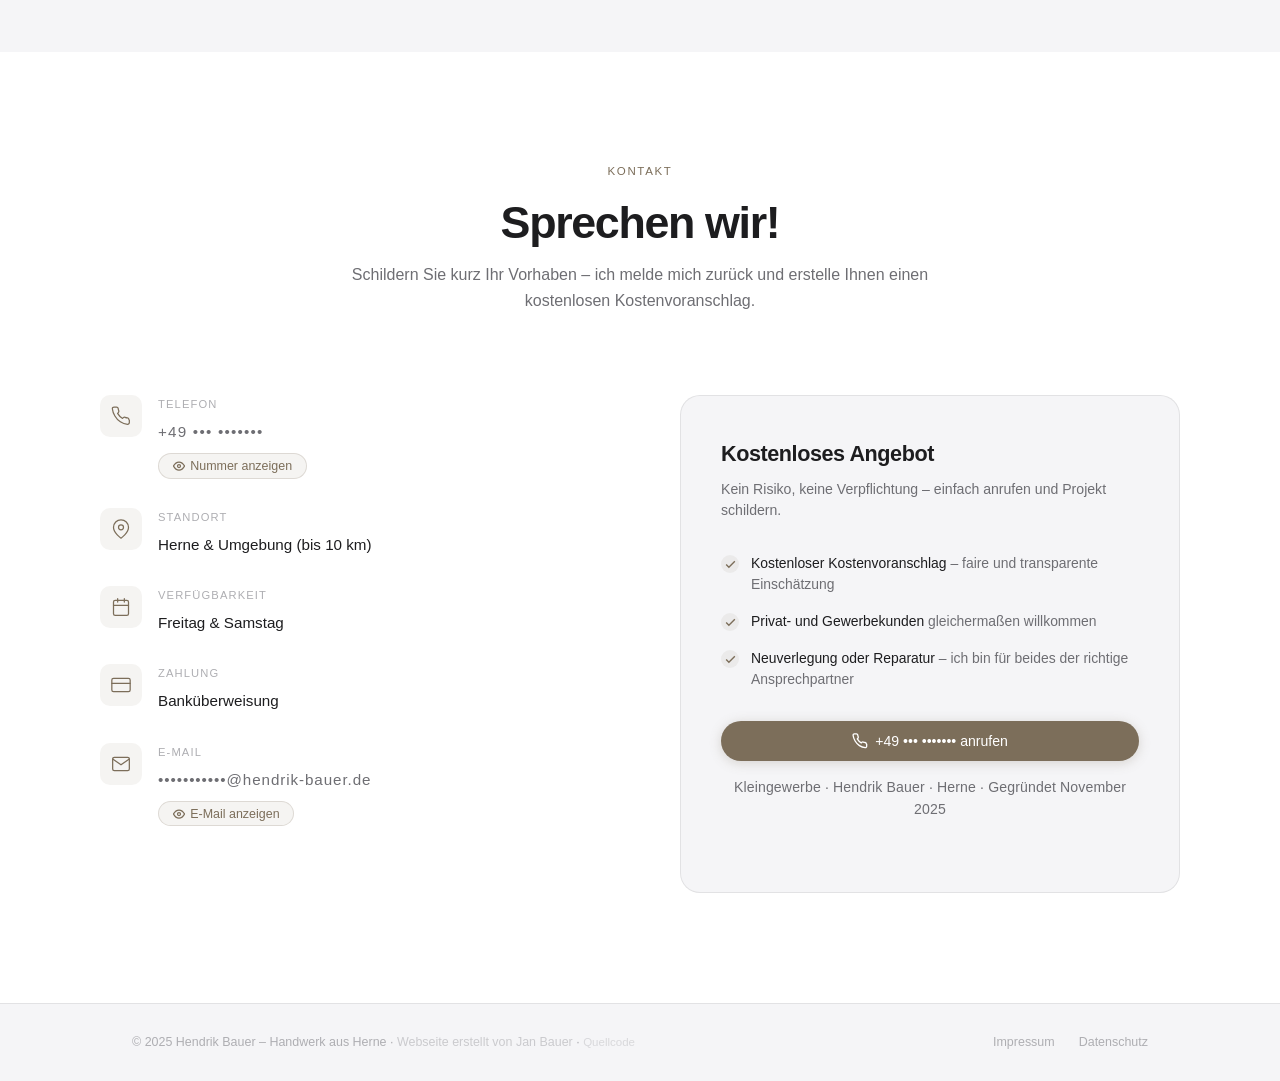
==== commit 2018c7ed: "Update footer text for clarity and consistency" ====
--- a/index.html
+++ b/index.html
@@ -405,7 +405,7 @@
   <!-- FOOTER -->
   <footer class="footer">
     <div class="footer-inner">
-      <p>© 2025 Hendrik Bauer – Handwerk aus Herne · <a href="https://jan-bauer.de" target="_blank" rel="noopener" style="color:inherit;text-decoration:none;opacity:0.6;transition:opacity 0.2s;" onmouseover="this.style.opacity='1'" onmouseout="this.style.opacity='0.6'">Webseite von Jan Bauer</a> · <a href="https://github.com/jan7172/hendrik-bauer.de" target="_blank" rel="noopener" style="color:inherit;text-decoration:none;opacity:0.4;transition:opacity 0.2s;font-size:0.72rem;" onmouseover="this.style.opacity='0.7'" onmouseout="this.style.opacity='0.4'">Quellcode</a></p>
+      <p>© 2025 Hendrik Bauer – Handwerk aus Herne · <a href="https://jan-bauer.de" target="_blank" rel="noopener" style="color:inherit;text-decoration:none;opacity:0.6;transition:opacity 0.2s;" onmouseover="this.style.opacity='1'" onmouseout="this.style.opacity='0.6'">Webseite erstellt von Jan Bauer</a> · <a href="https://github.com/jan7172/hendrik-bauer.de" target="_blank" rel="noopener" style="color:inherit;text-decoration:none;opacity:0.4;transition:opacity 0.2s;font-size:0.72rem;" onmouseover="this.style.opacity='0.7'" onmouseout="this.style.opacity='0.4'">Quellcode</a></p>
       <div class="footer-links">
         <a href="impressum.html">Impressum</a>
         <a href="datenschutz.html">Datenschutz</a>
